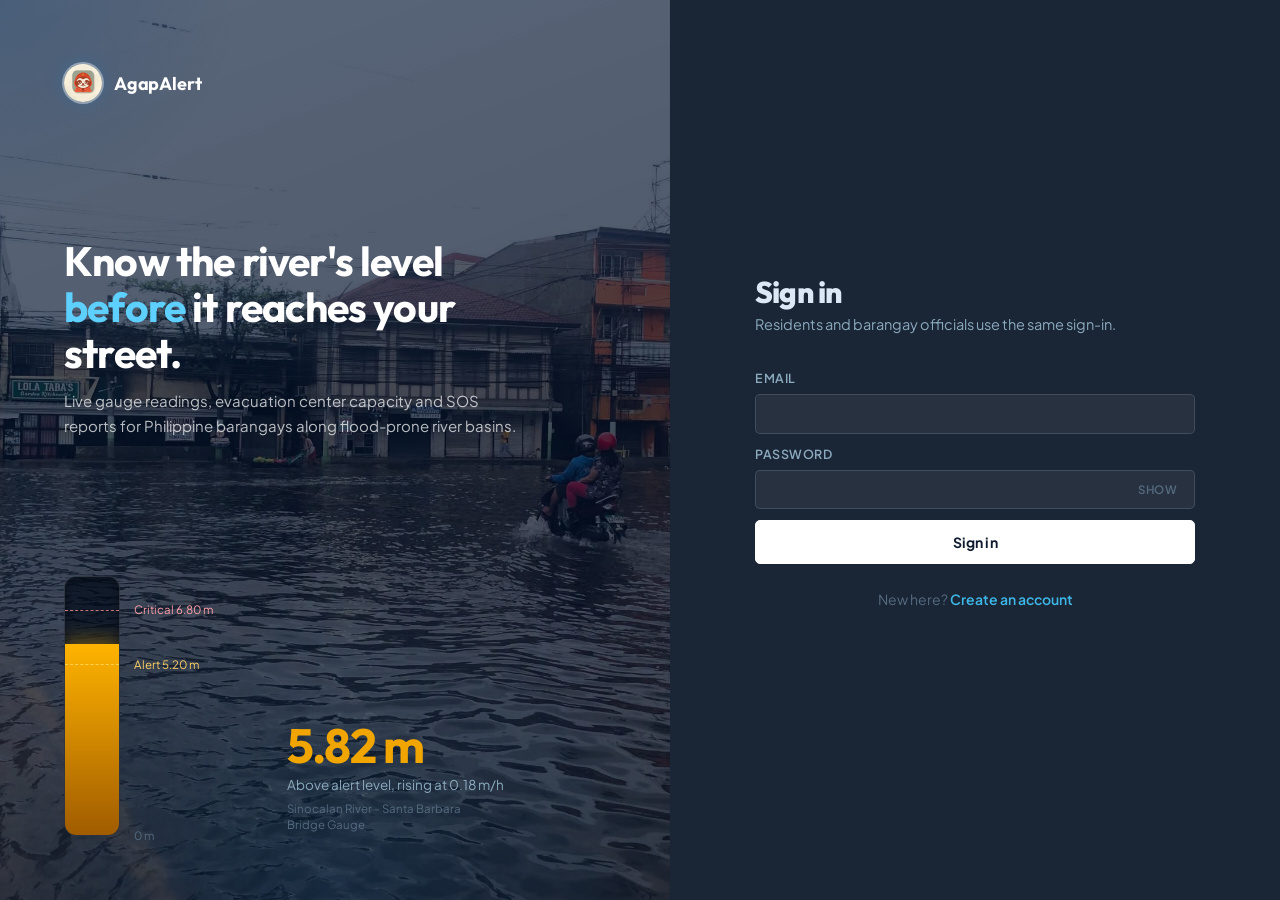
==== admin.html @ 56a62bcb "first commit" ====
<!DOCTYPE html>
<html lang="en" data-theme="dark">
<head>
  <meta charset="utf-8">
  <meta name="viewport" content="width=device-width, initial-scale=1">
  <title>Admin Panel | AgapAlert</title>
  <link rel="icon" href="assets/img/favicon.png">
  <link rel="preconnect" href="https://fonts.googleapis.com">
  <link rel="preconnect" href="https://fonts.gstatic.com" crossorigin>
  <link href="https://fonts.googleapis.com/css2?family=IBM+Plex+Sans:wght@400;500;600;700&family=IBM+Plex+Mono:wght@500;600&display=swap" rel="stylesheet">
  <link rel="stylesheet" href="assets/css/dashboard.css">
  <link rel="stylesheet" href="assets/css/admin.css">
  <script>
    (function(){
      var t = localStorage.getItem('agapalert_theme');
      if (t) document.documentElement.setAttribute('data-theme', t);
    })();
  </script>
</head>
<body>

<div class="admin-wrap">

  <header class="admin-bar">
    <div class="brand">
      <img src="assets/img/logo.png" alt="">
      AgapAlert <span style="font-weight:400;color:var(--mute);margin-left:0.4rem">/ Admin</span>
    </div>
    <div class="admin-bar-right">
      <span id="admin-name" class="bar-name"></span>

      <button id="theme-btn" class="admin-bar-btn" aria-label="Toggle light/dark mode">
        <svg id="theme-icon" width="15" height="15" viewBox="0 0 24 24" fill="none" stroke="currentColor" stroke-width="2" stroke-linecap="round" stroke-linejoin="round">
          <path d="M21 12.79A9 9 0 1 1 11.21 3 7 7 0 0 0 21 12.79z"/>
        </svg>
      </button>

      <div style="position:relative">
        <button id="settings-btn" class="admin-bar-btn" aria-label="Settings" aria-expanded="false" aria-haspopup="true">
          <svg width="15" height="15" viewBox="0 0 24 24" fill="none" stroke="currentColor" stroke-width="2" stroke-linecap="round" stroke-linejoin="round">
            <circle cx="12" cy="12" r="3"/>
            <path d="M19.4 15a1.65 1.65 0 0 0 .33 1.82l.06.06a2 2 0 0 1-2.83 2.83l-.06-.06a1.65 1.65 0 0 0-1.82-.33 1.65 1.65 0 0 0-1 1.51V21a2 2 0 0 1-4 0v-.09A1.65 1.65 0 0 0 9 19.4a1.65 1.65 0 0 0-1.82.33l-.06.06a2 2 0 0 1-2.83-2.83l.06-.06A1.65 1.65 0 0 0 4.68 15a1.65 1.65 0 0 0-1.51-1H3a2 2 0 0 1 0-4h.09A1.65 1.65 0 0 0 4.6 9a1.65 1.65 0 0 0-.33-1.82l-.06-.06a2 2 0 0 1 2.83-2.83l.06.06A1.65 1.65 0 0 0 9 4.68a1.65 1.65 0 0 0 1-1.51V3a2 2 0 0 1 4 0v.09a1.65 1.65 0 0 0 1 1.51 1.65 1.65 0 0 0 1.82-.33l.06-.06a2 2 0 0 1 2.83 2.83l-.06.06A1.65 1.65 0 0 0 19.4 9a1.65 1.65 0 0 0 1.51 1H21a2 2 0 0 1 0 4h-.09a1.65 1.65 0 0 0-1.51 1z"/>
          </svg>
        </button>
        <div id="settings-dropdown" style="display:none;position:absolute;top:calc(100% + 8px);right:0;min-width:155px;background:var(--s1);border:1px solid var(--line2);border-radius:var(--r-s);overflow:hidden;box-shadow:var(--sh-md);z-index:200">
          <a href="profile.html" class="admin-dropdown-item">
            <svg width="14" height="14" viewBox="0 0 24 24" fill="none" stroke="currentColor" stroke-width="2" stroke-linecap="round" stroke-linejoin="round"><path d="M20 21v-2a4 4 0 0 0-4-4H8a4 4 0 0 0-4 4v2"/><circle cx="12" cy="7" r="4"/></svg>
            Profile
          </a>
          <a href="index.html" class="admin-dropdown-item">
            <svg width="14" height="14" viewBox="0 0 24 24" fill="none" stroke="currentColor" stroke-width="2" stroke-linecap="round" stroke-linejoin="round"><path d="M3 9l9-7 9 7v11a2 2 0 0 1-2 2H5a2 2 0 0 1-2-2z"/><polyline points="9 22 9 12 15 12 15 22"/></svg>
            Dashboard
          </a>
          <button id="signout-btn" class="admin-dropdown-item admin-dropdown-item-danger">
            <svg width="14" height="14" viewBox="0 0 24 24" fill="none" stroke="currentColor" stroke-width="2" stroke-linecap="round" stroke-linejoin="round"><path d="M9 21H5a2 2 0 0 1-2-2V5a2 2 0 0 1 2-2h4"/><polyline points="16 17 21 12 16 7"/><line x1="21" y1="12" x2="9" y2="12"/></svg>
            Sign out
          </button>
        </div>
      </div>
    </div>
  </header>

  <main class="admin-main">

    <a href="index.html" class="admin-back">
      <svg width="16" height="16" viewBox="0 0 24 24" fill="none" stroke="currentColor" stroke-width="2" stroke-linecap="round" stroke-linejoin="round"><polyline points="15 18 9 12 15 6"/></svg>
      Back to dashboard
    </a>

    <div>
      <h1 style="font-size:24px;margin:0 0 0.25rem;color:var(--ink);font-weight:700">Administrator panel</h1>
      <p style="color:var(--mute);margin:0;font-size:14px">Manage officials, invite codes and user accounts.</p>
    </div>

    <div class="admin-tabs" id="admin-tabs">
      <button class="admin-tab active" data-tab="pending">
        Pending requests <span class="tab-badge" id="tab-pending-count"></span>
      </button>
      <button class="admin-tab" data-tab="codes">Invite codes</button>
      <button class="admin-tab" data-tab="officials">Barangay officials</button>
    </div>

    <!-- Pending requests -->
    <div class="tab-panel" id="panel-pending">
      <div class="admin-section">
        <div class="admin-section-head">
          <div>
            <h2>Pending official requests</h2>
            <p>Accounts that used an invite code and are awaiting approval.</p>
          </div>
          <span class="badge badge-pending" id="pending-count">0 pending</span>
        </div>
        <div id="pending-list"></div>
      </div>
    </div>

    <!-- Invite codes -->
    <div class="tab-panel" id="panel-codes" style="display:none">
      <div class="admin-section">
        <div class="admin-section-head">
          <div>
            <h2>Invite codes</h2>
            <p>Each code is single-use. Share directly with the official via SMS or email.</p>
          </div>
        </div>
        <div class="gen-form">
          <div style="flex:1;min-width:180px">
            <label class="gen-label" for="gen-note">
              Note <span style="text-transform:none;font-weight:400;letter-spacing:0;font-size:11.5px;color:var(--dim)">(optional — e.g. name or barangay)</span>
            </label>
            <input class="gen-input" id="gen-note" type="text" placeholder="e.g. Juan dela Cruz, Brgy. Dalongue">
          </div>
          <button class="gen-btn" id="gen-btn">Generate code</button>
        </div>
        <table class="code-table">
          <thead>
            <tr>
              <th>Code</th><th>Note</th><th>Created</th><th>Status</th><th>Used by</th><th></th>
            </tr>
          </thead>
          <tbody id="code-tbody"></tbody>
        </table>
        <div id="code-empty" class="empty" style="display:none">No invite codes yet. Generate one above.</div>
      </div>
    </div>

    <!-- Barangay officials -->
    <div class="tab-panel" id="panel-officials" style="display:none">
      <div class="admin-section">
        <div class="admin-section-head">
          <div>
            <h2>Barangay officials</h2>
            <p>All accounts with approved official access.</p>
          </div>
          <span class="badge badge-active" id="officials-count">0 officials</span>
        </div>
        <div id="officials-list"></div>
      </div>
    </div>

  </main>
</div>

<div class="toast-bar" id="toast"></div>

<script src="assets/js/admin.js"></script>
</body>
</html>
---- assets/css/dashboard.css ----
/* =============================================================================
   AGAP Alert — Dashboard
   Themes: dark (default) / light ([data-theme="light"] or OS preference)
   Design: deep navy glass + electric cyan, strong data hierarchy
   ============================================================================= */

/* ── Design tokens ─────────────────────────────────────────────────────────── */
:root {
  box-sizing: border-box;
  padding-top:    env(safe-area-inset-top, 0px);
  padding-bottom: env(safe-area-inset-bottom, 0px);

  /* Dark theme (default) */
  --bg:    #050d1a;
  --bg2:   #071224;
  --s1:    #0c1929;
  --s2:    #0f2035;
  --line:  rgba(255,255,255,0.07);
  --line2: rgba(255,255,255,0.12);
  --ink:   #e8f0fb;
  --mute:  #7a92ab;
  --dim:   #4d657f;
  --ac:    #00d4ff;
  --acon:  #001f2e;
  --ok:    #00e5a0;
  --amb:   #ffb300;
  --rose:  #ff5b6b;
  --blu:   #4d8fff;
  --sos:   #e03030;

  /* Map colours */
  --land:  #0a1928;
  --water: #0d3a5c;
  --road:  #162840;
  --case:  #0e2236;
  --blk:   #0d2030;
  --lab:   #5a7a96;
  --ctr:   #132435;

  /* Shadows */
  --sh-sm:  0 1px 3px rgba(0,0,0,0.4), 0 1px 2px rgba(0,0,0,0.3);
  --sh-md:  0 4px 16px rgba(0,0,0,0.5), 0 2px 6px rgba(0,0,0,0.3);
  --sh-lg:  0 12px 40px rgba(0,0,0,0.6), 0 4px 12px rgba(0,0,0,0.4);
  --sh-ac:  0 4px 20px rgba(0,212,255,0.2);

  /* Radius */
  --r:   12px;
  --r-s:  8px;

  color-scheme: dark;
}

/* OS-level light preference */
@media (prefers-color-scheme: light) {
  :root:not([data-theme="dark"]) {
    --bg:    #f0f4f8;
    --bg2:   #e6ecf2;
    --s1:    #ffffff;
    --s2:    #eef2f7;
    --line:  rgba(0,0,0,0.08);
    --line2: rgba(0,0,0,0.14);
    --ink:   #0f1e2e;
    --mute:  #4d6478;
    --dim:   #7a92ab;
    --ac:    #006fa3;
    --acon:  #ffffff;
    --ok:    #00855e;
    --amb:   #8a5e00;
    --rose:  #c0001a;
    --blu:   #1a52cc;
    --sos:   #b50000;
    --land:  #dde6ee;
    --water: #a8cbdf;
    --road:  #f0f4f8;
    --case:  #c8d4df;
    --blk:   #d0dae3;
    --lab:   #5a7a96;
    --ctr:   #c0cdd8;
    --sh-sm: 0 1px 3px rgba(0,0,0,0.1), 0 1px 2px rgba(0,0,0,0.06);
    --sh-md: 0 4px 16px rgba(0,0,0,0.1), 0 2px 6px rgba(0,0,0,0.06);
    --sh-lg: 0 12px 40px rgba(0,0,0,0.12), 0 4px 12px rgba(0,0,0,0.08);
    --sh-ac: 0 4px 20px rgba(0,111,163,0.2);
    color-scheme: light;
  }
}

/* Explicit light theme attribute */
:root[data-theme="light"] {
  --bg:    #f0f4f8;
  --bg2:   #e6ecf2;
  --s1:    #ffffff;
  --s2:    #eef2f7;
  --line:  rgba(0,0,0,0.08);
  --line2: rgba(0,0,0,0.14);
  --ink:   #0f1e2e;
  --mute:  #4d6478;
  --dim:   #7a92ab;
  --ac:    #006fa3;
  --acon:  #ffffff;
  --ok:    #00855e;
  --amb:   #8a5e00;
  --rose:  #c0001a;
  --blu:   #1a52cc;
  --sos:   #b50000;
  --land:  #dde6ee;
  --water: #a8cbdf;
  --road:  #f0f4f8;
  --case:  #c8d4df;
  --blk:   #d0dae3;
  --lab:   #5a7a96;
  --ctr:   #c0cdd8;
  --sh-sm: 0 1px 3px rgba(0,0,0,0.1), 0 1px 2px rgba(0,0,0,0.06);
  --sh-md: 0 4px 16px rgba(0,0,0,0.1), 0 2px 6px rgba(0,0,0,0.06);
  --sh-lg: 0 12px 40px rgba(0,0,0,0.12), 0 4px 12px rgba(0,0,0,0.08);
  --sh-ac: 0 4px 20px rgba(0,111,163,0.2);
  color-scheme: light;
}

/* ── Reset & base ───────────────────────────────────────────────────────────── */
*, *::before, *::after { box-sizing: inherit; }

html {
  scroll-padding-top: calc(env(safe-area-inset-top, 0px) + 68px);
}

body {
  margin: 0;
  min-height: 100vh;
  background: var(--bg);
  color: var(--ink);
  font: 400 15px/1.55 "IBM Plex Sans", system-ui, sans-serif;
  -webkit-font-smoothing: antialiased;
  font-variant-numeric: tabular-nums;
}

/* Subtle ambient glow for dark mode */
:root:not([data-theme="light"]) body::before {
  content: '';
  position: fixed;
  inset: 0;
  background:
    radial-gradient(ellipse 70% 50% at 5% 15%, rgba(0,212,255,0.05) 0%, transparent 55%),
    radial-gradient(ellipse 50% 70% at 95% 85%, rgba(0,90,180,0.06) 0%, transparent 50%);
  pointer-events: none;
  z-index: 0;
}

body > * { position: relative; z-index: 1; }

/* Safe-area top padding fill */
body::after {
  content: "";
  position: fixed;
  inset: 0 0 auto;
  height: env(safe-area-inset-top, 0px);
  background: var(--bg);
  z-index: 30;
}

button {
  font: inherit;
  color: inherit;
  background: none;
  border: 0;
  cursor: pointer;
  padding: 0;
  text-align: left;
}

a { color: inherit; }
p, h1, h2, h3, h4 { margin: 0; }

:focus-visible {
  outline: 2px solid var(--ac);
  outline-offset: 3px;
  border-radius: 4px;
}

/* ── Utility ─────────────────────────────────────────────────────────────────── */
.skip {
  position: absolute;
  left: -999px;
  top: 8px;
  background: var(--ink);
  color: var(--bg);
  padding: 8px 14px;
  border-radius: 6px;
  z-index: 60;
  font-weight: 600;
}
.skip:focus { left: 8px; }

.mono {
  font-family: "IBM Plex Mono", ui-monospace, monospace;
  font-weight: 500;
}

.dim  { color: var(--dim); }
.mute { color: var(--mute); }

svg.i {
  width: 16px;
  height: 16px;
  fill: none;
  stroke: currentColor;
  stroke-width: 2;
  stroke-linecap: round;
  stroke-linejoin: round;
  flex: none;
}

/* ── Header ─────────────────────────────────────────────────────────────────── */
.hd {
  position: sticky;
  top: env(safe-area-inset-top, 0px);
  z-index: 20;
  background: rgba(5,13,26,0.85);
  border-bottom: 1px solid var(--line2);
  backdrop-filter: blur(16px) saturate(180%);
  -webkit-backdrop-filter: blur(16px) saturate(180%);
}

:root[data-theme="light"] .hd {
  background: rgba(240,244,248,0.9);
}

.hi {
  max-width: 1280px;
  margin: 0 auto;
  padding: 0 28px;
  display: flex;
  align-items: center;
  gap: 36px;
  min-height: 62px;
}

.brand {
  display: flex;
  align-items: center;
  gap: 10px;
  font-weight: 700;
  font-size: 17px;
  letter-spacing: -0.02em;
  white-space: nowrap;
  color: var(--ink);
}

.brand img {
  width: 32px;
  height: 32px;
  border-radius: 50%;
  box-shadow: 0 0 0 2px rgba(0,212,255,0.25);
}

/* Tab bar */
.tabs {
  display: flex;
  gap: 4px;
  flex: 1;
}

.tabs button {
  height: 62px;
  display: inline-flex;
  align-items: center;
  gap: 7px;
  color: var(--mute);
  font-weight: 500;
  font-size: 14px;
  border-bottom: 2px solid transparent;
  white-space: nowrap;
  margin-bottom: -1px;
  padding: 0 12px;
  border-radius: var(--r-s) var(--r-s) 0 0;
  transition: color 0.15s, background 0.15s;
}

.tabs button:hover {
  color: var(--ink);
  background: var(--line);
}

.tabs button[aria-current="page"] {
  color: var(--ac);
  border-bottom-color: var(--ac);
  font-weight: 600;
}

/* Incident count badge */
.n {
  font: 600 11px "IBM Plex Mono", monospace;
  background: var(--rose);
  color: #fff;
  border-radius: 4px;
  padding: 0 5px;
  line-height: 18px;
  letter-spacing: 0;
}

/* Header right cluster */
.hr {
  display: flex;
  align-items: center;
  gap: 8px;
  margin-left: auto;
}

/* Language toggle */
.lang {
  display: flex;
  border: 1px solid var(--line2);
  border-radius: var(--r-s);
  overflow: hidden;
  background: var(--s1);
}

.lang button {
  padding: 6px 10px;
  font-size: 12px;
  font-weight: 700;
  color: var(--mute);
  letter-spacing: 0.05em;
  transition: background 0.15s, color 0.15s;
}

.lang button[aria-pressed="true"] {
  background: var(--ink);
  color: var(--bg);
}

/* ── Buttons ─────────────────────────────────────────────────────────────────── */
.btn {
  min-height: 40px;
  border-radius: var(--r-s);
  background: var(--s2);
  color: var(--ink);
  font-weight: 600;
  font-size: 14px;
  display: inline-flex;
  align-items: center;
  justify-content: center;
  gap: 7px;
  padding: 0 16px;
  text-align: center;
  text-decoration: none;
  border: 1px solid var(--line2);
  transition: background 0.15s, border-color 0.15s, box-shadow 0.15s, transform 0.1s;
  cursor: pointer;
  white-space: nowrap;
}

.btn:hover {
  background: var(--s1);
  border-color: var(--mute);
}

.btn:active { transform: scale(0.97); }

/* Primary / accent variant */
.btn.ac {
  background: var(--ac);
  border-color: var(--ac);
  color: var(--acon);
  font-weight: 700;
  box-shadow: var(--sh-ac);
}

.btn.ac:hover {
  filter: brightness(1.1);
  box-shadow: 0 6px 28px rgba(0,212,255,0.3);
}

.btn.w { width: 100%; min-height: 46px; font-size: 14.5px; }

.btn.s {
  min-height: 34px;
  padding: 0 12px;
  font-size: 13px;
}

.btn.o {
  background: transparent;
  border-color: var(--line2);
  color: var(--mute);
}

.btn.o:hover {
  border-color: var(--ink);
  color: var(--ink);
}

.btn.sos {
  background: var(--sos);
  border-color: var(--sos);
  color: #fff;
  min-height: 38px;
  font-weight: 700;
  letter-spacing: 0.02em;
  box-shadow: 0 0 0 0 rgba(224,48,48,0);
  animation: sos-pulse 2.5s ease-in-out infinite;
}

.btn.sos:hover {
  background: #f04040;
  border-color: #f04040;
  box-shadow: 0 4px 20px rgba(224,48,48,0.4);
  animation: none;
}

@keyframes sos-pulse {
  0%, 100% { box-shadow: 0 0 0 0 rgba(224,48,48,0.5); }
  60%       { box-shadow: 0 0 0 8px rgba(224,48,48,0); }
}

.btn[disabled] { opacity: 0.4; cursor: not-allowed; }

.lk {
  color: var(--ac);
  font-weight: 600;
  display: inline-flex;
  gap: 6px;
  align-items: center;
  padding: 6px 0;
  font-size: 14px;
  transition: color 0.15s;
}
.lk:hover { color: #33ddff; }

/* ── User chip ───────────────────────────────────────────────────────────────── */
.user-chip {
  display: flex;
  align-items: center;
  gap: 8px;
  font-size: 13.5px;
}

.user-chip .name {
  font-weight: 600;
  color: var(--ink);
  overflow: hidden;
  text-overflow: ellipsis;
  white-space: nowrap;
  text-decoration: none;
  transition: color 0.15s;
}

.user-chip .name:hover { color: var(--ac); }

.user-chip .role { display: none; }

/* ── Settings menu ───────────────────────────────────────────────────────────── */
.settings-menu {
  position: relative;
}

.settings-btn {
  display: flex;
  align-items: center;
  justify-content: center;
  width: 30px;
  height: 30px;
  border-radius: 50%;
  border: 1px solid var(--line2);
  background: var(--s2);
  color: var(--mute);
  cursor: pointer;
  transition: color 0.15s, background 0.15s, border-color 0.15s;
  flex-shrink: 0;
}

.settings-btn:hover {
  color: var(--ink);
  background: var(--s1);
  border-color: var(--ac);
}

.settings-dropdown {
  position: absolute;
  top: calc(100% + 8px);
  right: 0;
  min-width: 160px;
  background: var(--s1);
  border: 1px solid var(--line2);
  border-radius: var(--r-s);
  box-shadow: var(--sh-md);
  overflow: hidden;
  opacity: 0;
  pointer-events: none;
  transform: translateY(-6px);
  transition: opacity 0.15s, transform 0.15s;
  z-index: 100;
}

.settings-dropdown.open {
  opacity: 1;
  pointer-events: auto;
  transform: translateY(0);
}

.settings-item {
  display: flex;
  align-items: center;
  gap: 0.6rem;
  width: 100%;
  padding: 0.6rem 0.9rem;
  font-size: 13.5px;
  font-weight: 500;
  color: var(--ink);
  background: none;
  border: none;
  text-decoration: none;
  cursor: pointer;
  transition: background 0.12s, color 0.12s;
  text-align: left;
  font-family: inherit;
}

.settings-item:hover {
  background: var(--s2);
  color: var(--ac);
}

.settings-item + .settings-item {
  border-top: 1px solid var(--line);
}

.settings-item-danger { color: var(--mute); }
.settings-item-danger:hover { color: var(--rose); background: rgba(192,0,26,0.06); }

/* ── Theme toggle ────────────────────────────────────────────────────────────── */
.theme-btn {
  width: 38px;
  height: 38px;
  border-radius: var(--r-s);
  border: 1px solid var(--line2);
  display: grid;
  place-items: center;
  color: var(--mute);
  flex: none;
  background: var(--s1);
  transition: color 0.15s, border-color 0.15s, background 0.15s;
}

.theme-btn:hover {
  color: var(--ac);
  border-color: var(--ac);
  background: rgba(0,212,255,0.06);
}

/* ── Offline bar ─────────────────────────────────────────────────────────────── */
.net {
  background: rgba(255,179,0,0.06);
  border-bottom: 1px solid rgba(255,179,0,0.2);
  font-size: 14px;
}

.net div {
  max-width: 1280px;
  margin: 0 auto;
  padding: 10px 28px;
  display: flex;
  gap: 8px 18px;
  align-items: center;
  flex-wrap: wrap;
  color: #ffd066;
}

.net b    { font-weight: 700; }
.net .btn { margin-left: auto; }

/* ── Alert band ──────────────────────────────────────────────────────────────── */
.band {
  --b: #003d22;
  --o: #a0ffcc;
  background: var(--b);
  color: var(--o);
  border-bottom: 1px solid rgba(255,255,255,0.06);
}

.band[data-l="1"] { --b: #2a1e00; --o: #ffd066; }
.band[data-l="2"] { --b: #2a0e00; --o: #ffb088; }
.band[data-l="3"] {
  --b: #1e0000;
  --o: #ffaaaa;
  animation: band-critical 3s ease-in-out infinite alternate;
}

@keyframes band-critical {
  from { background: #1e0000; }
  to   { background: #2e0505; }
}

.bi {
  max-width: 1280px;
  margin: 0 auto;
  padding: 14px 28px;
  display: flex;
  align-items: center;
  gap: 8px 20px;
  flex-wrap: wrap;
}

.bi img {
  width: 40px;
  height: 40px;
  border-radius: 50%;
  border: 2px solid rgba(255,255,255,0.4);
  opacity: 0.9;
}

.band .k {
  font-size: 11px;
  font-weight: 700;
  opacity: 0.7;
  text-transform: uppercase;
  letter-spacing: 0.08em;
}

.band h2 {
  font-size: 22px;
  font-weight: 700;
  letter-spacing: -0.02em;
  line-height: 1.2;
  color: var(--o);
  font-family: "IBM Plex Sans", system-ui, sans-serif;
  margin: 0;
}

.band .by {
  font-size: 12.5px;
  opacity: 0.7;
  margin-left: auto;
}

/* ── Page shell ──────────────────────────────────────────────────────────────── */
.pg {
  max-width: 1280px;
  margin: 0 auto;
  padding: 32px 28px 80px;
}

.ph {
  display: flex;
  justify-content: space-between;
  align-items: flex-end;
  gap: 16px 32px;
  flex-wrap: wrap;
  margin-bottom: 28px;
}

.ph h1 {
  font-size: 28px;
  font-weight: 700;
  letter-spacing: -0.025em;
  line-height: 1.1;
  color: var(--ink);
  font-family: "IBM Plex Sans", system-ui, sans-serif;
}

.ph p {
  color: var(--mute);
  margin-top: 3px;
  font-size: 14px;
}

.facts {
  display: flex;
  gap: 8px;
  flex-wrap: wrap;
}

.facts div {
  font-size: 12.5px;
  color: var(--mute);
  background: var(--s1);
  border: 1px solid var(--line2);
  border-radius: var(--r-s);
  padding: 8px 14px;
  min-width: 90px;
}

.facts b {
  display: block;
  font-size: 20px;
  color: var(--ink);
  font-family: "IBM Plex Mono", monospace;
  font-weight: 600;
  letter-spacing: -0.02em;
  margin-bottom: 1px;
}

.old { opacity: 0.5; }

.cols {
  display: grid;
  grid-template-columns: minmax(0, 1fr) 360px;
  gap: 0 36px;
  align-items: start;
}

.sec {
  padding: 24px 0;
  border-top: 1px solid var(--line);
}

.sec:first-child {
  border-top: 0;
  padding-top: 0;
}

.lb {
  font-size: 11.5px;
  color: var(--dim);
  margin-bottom: 10px;
  text-transform: uppercase;
  letter-spacing: 0.07em;
  font-weight: 600;
}

/* ── Decision card ───────────────────────────────────────────────────────────── */
.go {
  border-left: 3px solid var(--ok);
  padding: 4px 0 4px 18px;
  position: relative;
}

.go[data-l="1"] { border-color: var(--amb); }
.go[data-l="2"] { border-color: #ff7a40; }
.go[data-l="3"] { border-color: var(--rose); }

.go h3 {
  font-size: 19px;
  font-weight: 700;
  letter-spacing: -0.02em;
  line-height: 1.3;
  margin: 4px 0 5px;
  color: var(--ink);
  font-family: "IBM Plex Sans", system-ui, sans-serif;
}

.go .btn {
  margin-top: 16px;
  width: 100%;
  min-height: 44px;
  font-size: 14.5px;
}

/* Capacity bar */
.bar {
  height: 5px;
  background: var(--s2);
  border-radius: 100px;
  overflow: hidden;
  margin: 12px 0 6px;
}

.bar i {
  display: block;
  height: 100%;
  border-radius: 100px;
  transition: width 0.6s ease;
}

/* ── Map ─────────────────────────────────────────────────────────────────────── */
.map {
  position: relative;
  border-radius: var(--r);
  overflow: hidden;
  background: var(--land);
  height: clamp(380px, 62vh, 580px);
  border: 1px solid var(--line2);
  box-shadow: var(--sh-md);
}

.map svg.m { width: 100%; height: 100%; display: block; }
.pin { cursor: pointer; }

.tag {
  position: absolute;
  left: 12px;
  top: 12px;
  font-size: 11.5px;
  background: var(--s1);
  color: var(--mute);
  border-radius: 6px;
  padding: 4px 10px;
  border: 1px solid var(--line2);
  box-shadow: var(--sh-sm);
  letter-spacing: 0.02em;
}

.lyr {
  position: absolute;
  right: 12px;
  top: 12px;
  display: flex;
  gap: 6px;
  flex-wrap: wrap;
  justify-content: flex-end;
  max-width: 60%;
}

.lyr button {
  font-size: 12px;
  background: var(--s1);
  color: var(--mute);
  border: 1px solid var(--line2);
  border-radius: 6px;
  padding: 4px 10px;
  display: inline-flex;
  gap: 6px;
  align-items: center;
  box-shadow: var(--sh-sm);
  transition: color 0.15s, border-color 0.15s;
}

.lyr button[aria-pressed="true"] {
  color: var(--ink);
  border-color: var(--line2);
  font-weight: 600;
}

.lyr i { width: 9px; height: 9px; display: inline-block; border-radius: 2px; }

.zm {
  position: absolute;
  right: 12px;
  bottom: 12px;
  display: flex;
  flex-direction: column;
  border: 1px solid var(--line2);
  border-radius: 10px;
  overflow: hidden;
  background: var(--s1);
  box-shadow: var(--sh-md);
}

.zm button {
  width: 40px;
  height: 40px;
  display: grid;
  place-items: center;
  border-top: 1px solid var(--line);
  color: var(--mute);
  transition: background 0.15s, color 0.15s;
}

.zm button:first-child { border-top: 0; }
.zm button:hover { background: var(--s2); color: var(--ink); }

.scale {
  position: absolute;
  right: 62px;
  bottom: 16px;
  font-size: 11px;
  color: var(--mute);
  display: flex;
  flex-direction: column;
  align-items: flex-end;
  gap: 3px;
}

.scale i {
  display: block;
  height: 5px;
  border: 1.5px solid var(--mute);
  border-top: 0;
  opacity: 0.7;
}

.call {
  position: absolute;
  left: 12px;
  bottom: 12px;
  width: min(340px, calc(100% - 70px));
  background: var(--s1);
  border: 1px solid var(--line2);
  border-radius: var(--r);
  padding: 14px 16px;
  box-shadow: var(--sh-lg);
}

.call b {
  display: block;
  font-size: 15px;
  font-weight: 700;
  line-height: 1.3;
  color: var(--ink);
}

.call .r { display: flex; gap: 8px; margin-top: 12px; }

/* ── Hydrograph ──────────────────────────────────────────────────────────────── */
.read {
  font: 600 50px/1 "IBM Plex Mono", monospace;
  letter-spacing: -0.04em;
  color: var(--ink);
}

.read small {
  font-size: 22px;
  color: var(--mute);
  margin-left: 4px;
  letter-spacing: 0;
  font-weight: 400;
}

.hy {
  display: block;
  width: 100%;
  height: auto;
  margin-top: 12px;
  touch-action: pan-y;
  cursor: crosshair;
  border-radius: var(--r-s);
}

.hv {
  font-size: 12.5px;
  color: var(--mute);
  min-height: 20px;
  margin-top: 8px;
  font-family: "IBM Plex Mono", monospace;
}

.ax {
  display: flex;
  justify-content: space-between;
  font-size: 11.5px;
  color: var(--dim);
  margin-top: 4px;
}

/* ── To-do list ──────────────────────────────────────────────────────────────── */
.todo {
  margin: 0;
  padding: 0;
  list-style: none;
  counter-reset: s;
  display: flex;
  flex-direction: column;
  gap: 2px;
}

.todo li {
  counter-increment: s;
  display: grid;
  grid-template-columns: 28px 1fr;
  gap: 4px;
  padding: 10px 0;
  border-bottom: 1px solid var(--line);
  line-height: 1.5;
}

.todo li:last-child { border-bottom: 0; }

.todo li::before {
  content: counter(s);
  font: 700 13px "IBM Plex Mono", monospace;
  color: var(--ac);
  opacity: 0.7;
  padding-top: 1px;
}

/* ── Row & status dot ────────────────────────────────────────────────────────── */
.rw {
  display: flex;
  justify-content: space-between;
  gap: 12px;
  padding: 10px 0;
  border-top: 1px solid var(--line);
  font-size: 13.5px;
}

.rw:first-of-type { border-top: 0; }

.dot {
  display: inline-flex;
  align-items: center;
  gap: 6px;
  font-size: 12.5px;
  font-weight: 600;
  color: var(--c);
  white-space: nowrap;
}

.dot::before {
  content: "";
  width: 7px;
  height: 7px;
  border-radius: 50%;
  background: currentColor;
  flex: none;
}

/* ── Ledger lists ────────────────────────────────────────────────────────────── */
.led .r {
  display: grid;
  gap: 6px 20px;
  align-items: center;
  padding: 18px 0;
  border-top: 1px solid var(--line);
}

.led .r:first-child { border-top: 0; padding-top: 4px; }

.sh { grid-template-columns: minmax(0, 1fr) 84px 210px auto; }
.in { grid-template-columns: 70px minmax(0, 1fr) 130px auto; }

.r b.t {
  font-size: 15.5px;
  font-weight: 700;
  display: block;
  line-height: 1.35;
  color: var(--ink);
}

.fold {
  display: grid;
  grid-template-rows: 0fr;
  transition: grid-template-rows 0.28s cubic-bezier(0.4,0,0.2,1);
  grid-column: 1 / -1;
}

.fold.on  { grid-template-rows: 1fr; }
.fold > div { overflow: hidden; }

.fold p {
  padding-top: 10px;
  color: var(--mute);
  max-width: 68ch;
  font-size: 14px;
  line-height: 1.6;
}

.ops {
  display: flex;
  gap: 8px;
  justify-content: flex-end;
  flex-wrap: wrap;
}

.tel {
  font: 600 24px/1.2 "IBM Plex Mono", monospace;
  text-decoration: none;
  color: var(--ink);
  letter-spacing: -0.025em;
  transition: color 0.15s;
}

.tel:hover { color: var(--ac); }

.hl .r { grid-template-columns: minmax(0, 1fr) auto; }

.tg {
  display: inline-flex;
  gap: 4px;
  align-items: center;
  font-size: 12px;
  color: var(--mute);
  background: var(--s2);
  border: 1px solid var(--line2);
  border-radius: 4px;
  padding: 2px 8px;
}

/* ── Chip selectors ──────────────────────────────────────────────────────────── */
.chips { display: flex; flex-wrap: wrap; gap: 6px; }

.chp {
  border: 1px solid var(--line2);
  border-radius: 6px;
  padding: 5px 13px;
  font-size: 13.5px;
  color: var(--mute);
  background: var(--s1);
  transition: background 0.15s, border-color 0.15s, color 0.15s;
  cursor: pointer;
}

.chp:hover {
  border-color: var(--mute);
  color: var(--ink);
}

.chp[aria-pressed="true"] {
  background: var(--ink);
  color: var(--bg);
  border-color: var(--ink);
  font-weight: 600;
}

/* ── Dialog / modal ──────────────────────────────────────────────────────────── */
.shade {
  position: fixed;
  inset: 0;
  background: rgba(0,5,15,0.75);
  display: none;
  align-items: center;
  justify-content: center;
  z-index: 40;
  padding: 20px;
  backdrop-filter: blur(4px);
  -webkit-backdrop-filter: blur(4px);
}

.shade.on { display: flex; }

.dlg {
  background: var(--s1);
  border: 1px solid var(--line2);
  border-radius: var(--r);
  padding: 24px;
  width: min(440px, 100%);
  max-height: calc(100dvh - 40px);
  overflow: auto;
  display: flex;
  flex-direction: column;
  align-items: center;
  gap: 14px;
  box-shadow: var(--sh-lg);
  animation: dlg-in 0.2s ease;
}

@keyframes dlg-in {
  from { opacity: 0; transform: scale(0.96) translateY(8px); }
  to   { opacity: 1; transform: none; }
}

.dlg header {
  display: flex;
  justify-content: space-between;
  align-items: center;
  width: 100%;
}

.dlg h3 {
  font-size: 20px;
  font-weight: 700;
  letter-spacing: -0.02em;
  color: var(--ink);
  font-family: "IBM Plex Sans", system-ui, sans-serif;
}

/* SOS hold ring */
.hb { position: relative; width: 148px; height: 148px; }

.hb svg {
  position: absolute;
  inset: 0;
  width: 100%;
  height: 100%;
  transform: rotate(-90deg);
}

.hb circle    { fill: none; stroke-width: 7; }
.hb .tr       { stroke: var(--s2); }
#ring         { stroke: var(--sos); stroke-linecap: round; }

#hold {
  position: absolute;
  inset: 14px;
  border-radius: 50%;
  background: linear-gradient(145deg, #e84040, #b02020);
  color: #fff;
  font-weight: 800;
  font-size: 18px;
  text-align: center;
  touch-action: none;
  user-select: none;
  -webkit-user-select: none;
  display: grid;
  place-items: center;
  box-shadow: 0 4px 20px rgba(224,48,48,0.4);
  letter-spacing: 0.02em;
}

/* Stepper */
.stp { display: flex; align-items: center; gap: 16px; }

.stp button {
  width: 44px;
  height: 44px;
  border-radius: 10px;
  border: 1px solid var(--line2);
  font-size: 22px;
  text-align: center;
  background: var(--s2);
  color: var(--ink);
  display: grid;
  place-items: center;
  transition: background 0.15s;
}

.stp button:hover { background: var(--s1); }

.stp output {
  min-width: 96px;
  text-align: center;
  font-weight: 700;
  font-size: 16px;
}

/* Form inputs */
.fi {
  width: 100%;
  min-height: 46px;
  border-radius: var(--r-s);
  border: 1px solid var(--line2);
  background: var(--bg);
  color: var(--ink);
  padding: 10px 14px;
  font: 400 15px "IBM Plex Sans", system-ui, sans-serif;
  transition: border-color 0.2s, box-shadow 0.2s;
}

.fi:focus {
  outline: none;
  border-color: var(--ac);
  box-shadow: 0 0 0 3px rgba(0,212,255,0.1);
}

textarea.fi { min-height: 88px; resize: vertical; }

/* Status timeline */
.tl { list-style: none; margin: 4px 0; padding: 0; width: 100%; }

.tl li {
  display: flex;
  gap: 12px;
  align-items: center;
  padding: 8px 0;
  color: var(--dim);
  font-size: 14px;
  transition: color 0.3s;
}

.tl li::before {
  content: "";
  width: 14px;
  height: 14px;
  border-radius: 50%;
  border: 2px solid var(--line2);
  flex: none;
  transition: background 0.3s, border-color 0.3s;
}

.tl li.d2 { color: var(--ink); }

.tl li.d2::before {
  background: var(--ok);
  border-color: var(--ok);
  box-shadow: 0 0 8px rgba(0,229,160,0.4);
}

.ul {
  color: var(--mute);
  text-decoration: underline;
  text-underline-offset: 3px;
  font-size: 13.5px;
  padding: 8px;
  text-align: center;
  cursor: pointer;
  transition: color 0.15s;
}

.ul:hover { color: var(--rose); }

/* ── Toast notification ──────────────────────────────────────────────────────── */
.toast {
  position: fixed;
  left: 24px;
  bottom: 28px;
  background: var(--ink);
  color: var(--bg);
  padding: 12px 18px;
  border-radius: 10px;
  font-size: 14px;
  font-weight: 500;
  opacity: 0;
  pointer-events: none;
  transition: opacity 0.2s, transform 0.2s;
  transform: translateY(8px);
  z-index: 50;
  max-width: calc(100% - 48px);
  box-shadow: var(--sh-lg);
}

.toast.on {
  opacity: 1;
  transform: none;
}

/* ── Mobile bottom nav ───────────────────────────────────────────────────────── */
#bn { display: none; }

/* ── Responsive breakpoints ──────────────────────────────────────────────────── */
@media (max-width: 999px) {
  .cols { grid-template-columns: 1fr; gap: 28px; }
}

@media (max-width: 899px) {
  body {
    padding-bottom: calc(76px + env(safe-area-inset-bottom, 0px));
  }

  .pg, .net div, .bi {
    padding-left: 16px;
    padding-right: 16px;
  }
  .pg { padding-top: 20px; }

  .hi { padding: 0 16px; gap: 10px; min-height: 56px; }
  .hd .tabs, .hd .btn.sos { display: none; }

  .band h2 { font-size: 18px; }
  .band .by { margin-left: 0; width: 100%; }

  .ph h1 { font-size: 24px; }

  .facts div { padding: 6px 10px; }
  .facts b { font-size: 17px; }

  .sh { grid-template-columns: 1fr 1fr; }
  .sh > :first-child,
  .sh > :last-child { grid-column: 1 / -1; }

  .in { grid-template-columns: 1fr auto; }
  .in > :nth-child(2) { grid-column: 1 / -1; order: 3; }

  .hl .r { grid-template-columns: 1fr; }

  .lyr { flex-wrap: wrap; justify-content: flex-end; max-width: 70%; }

  #bn {
    display: grid;
    grid-template-columns: 1fr 1fr auto 1fr 1fr;
    align-items: end;
    position: fixed;
    left: 0;
    right: 0;
    bottom: 0;
    z-index: 25;
    background: var(--bg);
    border-top: 1px solid var(--line2);
    padding: 6px 6px calc(8px + env(safe-area-inset-bottom, 0px));
    box-shadow: 0 -4px 20px rgba(0,0,0,0.3);
  }

  #bn button {
    display: flex;
    flex-direction: column;
    align-items: center;
    gap: 4px;
    font-size: 11.5px;
    color: var(--mute);
    min-height: 52px;
    justify-content: center;
    text-align: center;
    position: relative;
    border-radius: 8px;
    transition: color 0.15s;
  }

  #bn button[aria-current="page"] {
    color: var(--ac);
    font-weight: 600;
  }

  #bn button[aria-current="page"]::after {
    content: "";
    position: absolute;
    top: -7px;
    left: 25%;
    right: 25%;
    height: 2px;
    background: var(--ac);
    border-radius: 0 0 2px 2px;
  }

  #bn .sb {
    width: 60px;
    height: 60px;
    border-radius: 50%;
    background: var(--sos);
    color: #fff;
    font-weight: 800;
    font-size: 14px;
    margin: -22px 6px 0;
    border: 3px solid var(--bg);
    min-height: 0;
    box-shadow: 0 4px 16px rgba(224,48,48,0.4);
    letter-spacing: 0.04em;
  }

  .user-chip .role,
  .user-chip .name { display: none; }

  .user-chip {
    padding: 5px;
    border-radius: 50%;
    width: 36px;
    height: 36px;
    justify-content: center;
  }

  .shade { align-items: flex-end; padding: 0; }

  .dlg {
    border-radius: 20px 20px 0 0;
    width: 100%;
    border-bottom: 0;
    padding-bottom: calc(24px + env(safe-area-inset-bottom, 0px));
    animation: dlg-up 0.25s ease;
  }

  @keyframes dlg-up {
    from { transform: translateY(40px); opacity: 0; }
    to   { transform: none; opacity: 1; }
  }

  .toast { left: 16px; bottom: 90px; }
}

@media (prefers-reduced-motion: reduce) {
  *, *::before, *::after {
    transition: none !important;
    animation: none !important;
  }
}
---- assets/css/admin.css ----
/* =============================================================================
   AgapAlert — Admin panel styles
   ============================================================================= */

.admin-wrap {
  min-height: 100vh;
  display: flex;
  flex-direction: column;
  font-family: "IBM Plex Sans", system-ui, sans-serif;
}

/* ── Top bar ─────────────────────────────────────────────────────────────────── */
.admin-bar {
  display: flex;
  align-items: center;
  justify-content: space-between;
  padding: 0.9rem 2rem;
  background: var(--s1);
  border-bottom: 1px solid var(--line2);
  position: sticky;
  top: 0;
  z-index: 10;
  backdrop-filter: blur(10px);
}

.admin-bar .brand {
  font: 700 17px "IBM Plex Sans", sans-serif;
  color: var(--ink);
  display: flex;
  align-items: center;
  gap: 0.6rem;
}

.admin-bar .brand img { width: 30px; height: 30px; border-radius: 50%; }

.admin-bar-right {
  display: flex;
  align-items: center;
  gap: 0.75rem;
  font-size: 13.5px;
  color: var(--mute);
}

.bar-name {
  font-weight: 600;
  color: var(--ink);
  font-size: 13.5px;
}

.admin-bar-btn {
  width: 32px;
  height: 32px;
  border-radius: 50%;
  border: 1px solid var(--line2);
  background: var(--s2);
  color: var(--mute);
  display: flex;
  align-items: center;
  justify-content: center;
  cursor: pointer;
  flex-shrink: 0;
  transition: color 0.15s, border-color 0.15s, background 0.15s;
}

.admin-bar-btn:hover {
  color: var(--ink);
  border-color: var(--ac);
  background: var(--s1);
}

/* ── Dropdown ────────────────────────────────────────────────────────────────── */
.admin-dropdown-item {
  display: flex;
  align-items: center;
  gap: 0.55rem;
  width: 100%;
  padding: 0.65rem 1rem;
  font: 500 13.5px "IBM Plex Sans", sans-serif;
  color: var(--ink);
  background: none;
  border: none;
  text-decoration: none;
  cursor: pointer;
  transition: background 0.12s, color 0.12s;
  text-align: left;
  box-sizing: border-box;
}

.admin-dropdown-item:hover { background: var(--s2); }
.admin-dropdown-item + .admin-dropdown-item { border-top: 1px solid var(--line); }
.admin-dropdown-item-danger { color: var(--mute); }
.admin-dropdown-item-danger:hover { color: var(--rose); background: rgba(192,0,26,0.05); }

/* ── Main ────────────────────────────────────────────────────────────────────── */
.admin-main {
  flex: 1;
  max-width: 960px;
  width: 100%;
  margin: 0 auto;
  padding: 2rem 1.5rem;
  display: flex;
  flex-direction: column;
  gap: 2rem;
}

.admin-back {
  display: inline-flex;
  align-items: center;
  gap: 0.4rem;
  font-size: 13.5px;
  color: var(--mute);
  text-decoration: none;
  transition: color 0.15s;
}
.admin-back:hover { color: var(--ac); }

/* ── Section cards ───────────────────────────────────────────────────────────── */
.admin-section {
  background: var(--s1);
  border: 1px solid var(--line2);
  border-radius: var(--r);
  overflow: hidden;
  box-shadow: var(--sh-sm);
}

.admin-section-head {
  padding: 1.1rem 1.4rem;
  border-bottom: 1px solid var(--line2);
  display: flex;
  align-items: center;
  justify-content: space-between;
  gap: 1rem;
}

.admin-section-head h2 { font-size: 15px; font-weight: 700; margin: 0; color: var(--ink); }
.admin-section-head p  { font-size: 13px; color: var(--mute); margin: 0.2rem 0 0; }

/* ── Tabs ────────────────────────────────────────────────────────────────────── */
.admin-tabs {
  display: flex;
  border-bottom: 1px solid var(--line2);
}

.admin-tab {
  padding: 0.65rem 1.25rem;
  font: 500 13.5px "IBM Plex Sans", sans-serif;
  color: var(--mute);
  background: none;
  border: none;
  border-bottom: 2px solid transparent;
  cursor: pointer;
  transition: color 0.15s, border-color 0.15s;
  display: flex;
  align-items: center;
  gap: 0.4rem;
  margin-bottom: -1px;
}

.admin-tab:hover { color: var(--ink); }
.admin-tab.active { color: var(--ac); border-bottom-color: var(--ac); font-weight: 600; }

.tab-badge {
  background: var(--rose);
  color: #fff;
  font-size: 11px;
  font-weight: 700;
  padding: 1px 6px;
  border-radius: 20px;
  display: none;
}
.tab-badge.on { display: inline; }

/* ── Badges ──────────────────────────────────────────────────────────────────── */
.badge {
  display: inline-flex;
  align-items: center;
  font-size: 12px;
  font-weight: 600;
  padding: 3px 9px;
  border-radius: 20px;
  white-space: nowrap;
}

.badge-unused  { background: rgba(0,212,255,0.12);  color: var(--ac);   }
.badge-used    { background: var(--s2);              color: var(--dim);  }
.badge-expired { background: rgba(192,0,26,0.1);    color: var(--rose); }
.badge-pending { background: rgba(255,179,0,0.12);  color: var(--amb);  }
.badge-active  { background: rgba(0,229,160,0.12);  color: var(--ok);   }

/* ── Code table ──────────────────────────────────────────────────────────────── */
.code-table { width: 100%; border-collapse: collapse; }

.code-table th {
  font-size: 11.5px;
  font-weight: 600;
  text-transform: uppercase;
  letter-spacing: 0.05em;
  color: var(--dim);
  padding: 0.7rem 1.4rem;
  text-align: left;
  border-bottom: 1px solid var(--line2);
}

.code-table td {
  padding: 0.8rem 1.4rem;
  font-size: 14px;
  color: var(--ink);
  border-bottom: 1px solid var(--line);
  vertical-align: middle;
}

.code-table tr:last-child td { border-bottom: 0; }
.code-table tr:hover td      { background: var(--s2); }

.code-mono {
  font-family: 'IBM Plex Mono', ui-monospace, monospace;
  font-size: 13px;
  color: var(--ac);
  background: rgba(0,212,255,0.08);
  padding: 3px 8px;
  border-radius: 5px;
  letter-spacing: 0.04em;
  cursor: pointer;
  border: none;
  transition: background 0.15s;
}
.code-mono:hover { background: rgba(0,212,255,0.16); }

/* ── Generate form ───────────────────────────────────────────────────────────── */
.gen-form {
  padding: 1.2rem 1.4rem;
  display: flex;
  gap: 0.75rem;
  align-items: flex-end;
  flex-wrap: wrap;
}

.gen-form .field { margin: 0; flex: 1; min-width: 180px; }

.gen-label {
  display: block;
  font-size: 12px;
  font-weight: 600;
  text-transform: uppercase;
  letter-spacing: 0.05em;
  color: var(--mute);
  margin-bottom: 0.35rem;
}

.gen-input {
  width: 100%;
  padding: 0.55rem 0.85rem;
  background: var(--bg);
  color: var(--ink);
  border: 1px solid var(--line2);
  border-radius: var(--r-s);
  font: 400 14px "IBM Plex Sans", sans-serif;
  box-sizing: border-box;
  transition: border-color 0.15s;
}
.gen-input:focus { outline: none; border-color: var(--ac); }

.gen-btn {
  display: inline-flex;
  align-items: center;
  justify-content: center;
  padding: 0.55rem 1.2rem;
  border-radius: var(--r-s);
  cursor: pointer;
  font: 700 14px "IBM Plex Sans", sans-serif;
  background: var(--ac);
  border: 1px solid var(--ac);
  color: var(--acon);
  white-space: nowrap;
  flex-shrink: 0;
  transition: opacity 0.15s;
}
.gen-btn:hover { opacity: 0.85; }

/* ── Pending approvals ───────────────────────────────────────────────────────── */
.approval-row {
  display: flex;
  align-items: center;
  gap: 1rem;
  padding: 0.9rem 1.4rem;
  border-bottom: 1px solid var(--line);
}
.approval-row:last-child { border-bottom: 0; }

.approval-info { flex: 1; min-width: 0; }

.approval-info strong {
  display: block;
  font-size: 14px;
  font-weight: 600;
  color: var(--ink);
  white-space: nowrap;
  overflow: hidden;
  text-overflow: ellipsis;
}

.approval-info span { font-size: 12.5px; color: var(--mute); }
.approval-actions   { display: flex; gap: 0.5rem; flex-shrink: 0; }

.btn-approve {
  display: inline-flex; align-items: center; justify-content: center;
  padding: 0.35rem 0.85rem; border-radius: var(--r-s); cursor: pointer;
  font: 600 13px "IBM Plex Sans", sans-serif;
  background: rgba(0,133,94,0.12); border: 1px solid rgba(0,133,94,0.3); color: var(--ok);
  transition: background 0.15s;
}
.btn-approve:hover { background: rgba(0,133,94,0.22); }

.btn-reject {
  display: inline-flex; align-items: center; justify-content: center;
  padding: 0.35rem 0.85rem; border-radius: var(--r-s); cursor: pointer;
  font: 600 13px "IBM Plex Sans", sans-serif;
  background: rgba(192,0,26,0.08); border: 1px solid rgba(192,0,26,0.28); color: var(--rose);
  transition: background 0.15s;
}
.btn-reject:hover { background: rgba(192,0,26,0.18); }

/* ── Officials list ──────────────────────────────────────────────────────────── */
.officials-row {
  display: flex;
  align-items: center;
  gap: 1rem;
  padding: 0.85rem 1.4rem;
  border-bottom: 1px solid var(--line);
}
.officials-row:last-child { border-bottom: 0; }

.officials-avatar {
  width: 36px;
  height: 36px;
  border-radius: 50%;
  background: linear-gradient(135deg, rgba(0,212,255,0.15), rgba(0,80,160,0.2));
  border: 1px solid var(--line2);
  display: flex;
  align-items: center;
  justify-content: center;
  font: 700 14px "IBM Plex Sans", sans-serif;
  color: var(--ac);
  flex-shrink: 0;
  overflow: hidden;
}
.officials-avatar img { width: 100%; height: 100%; object-fit: cover; border-radius: 50%; }

.officials-info { flex: 1; min-width: 0; }
.officials-info strong { display: block; font-size: 14px; font-weight: 600; color: var(--ink); }
.officials-info span   { font-size: 12.5px; color: var(--mute); }

.btn-revoke {
  display: inline-flex; align-items: center; justify-content: center;
  padding: 0.3rem 0.75rem; border-radius: var(--r-s); cursor: pointer;
  font: 600 12.5px "IBM Plex Sans", sans-serif;
  background: transparent; border: 1px solid rgba(192,0,26,0.3); color: var(--rose);
  transition: background 0.15s;
}
.btn-revoke:hover { background: rgba(192,0,26,0.08); }

/* ── Empty state ─────────────────────────────────────────────────────────────── */
.empty {
  padding: 2.5rem 1.4rem;
  text-align: center;
  color: var(--dim);
  font-size: 14px;
}

/* ── Toast ───────────────────────────────────────────────────────────────────── */
.toast-bar {
  position: fixed;
  bottom: 1.5rem;
  left: 50%;
  transform: translateX(-50%) translateY(20px);
  background: var(--ink);
  color: var(--bg);
  font-size: 13.5px;
  font-weight: 600;
  padding: 0.6rem 1.2rem;
  border-radius: 30px;
  opacity: 0;
  pointer-events: none;
  transition: opacity 0.2s, transform 0.2s;
  white-space: nowrap;
  z-index: 100;
}
.toast-bar.on { opacity: 1; transform: translateX(-50%) translateY(0); }
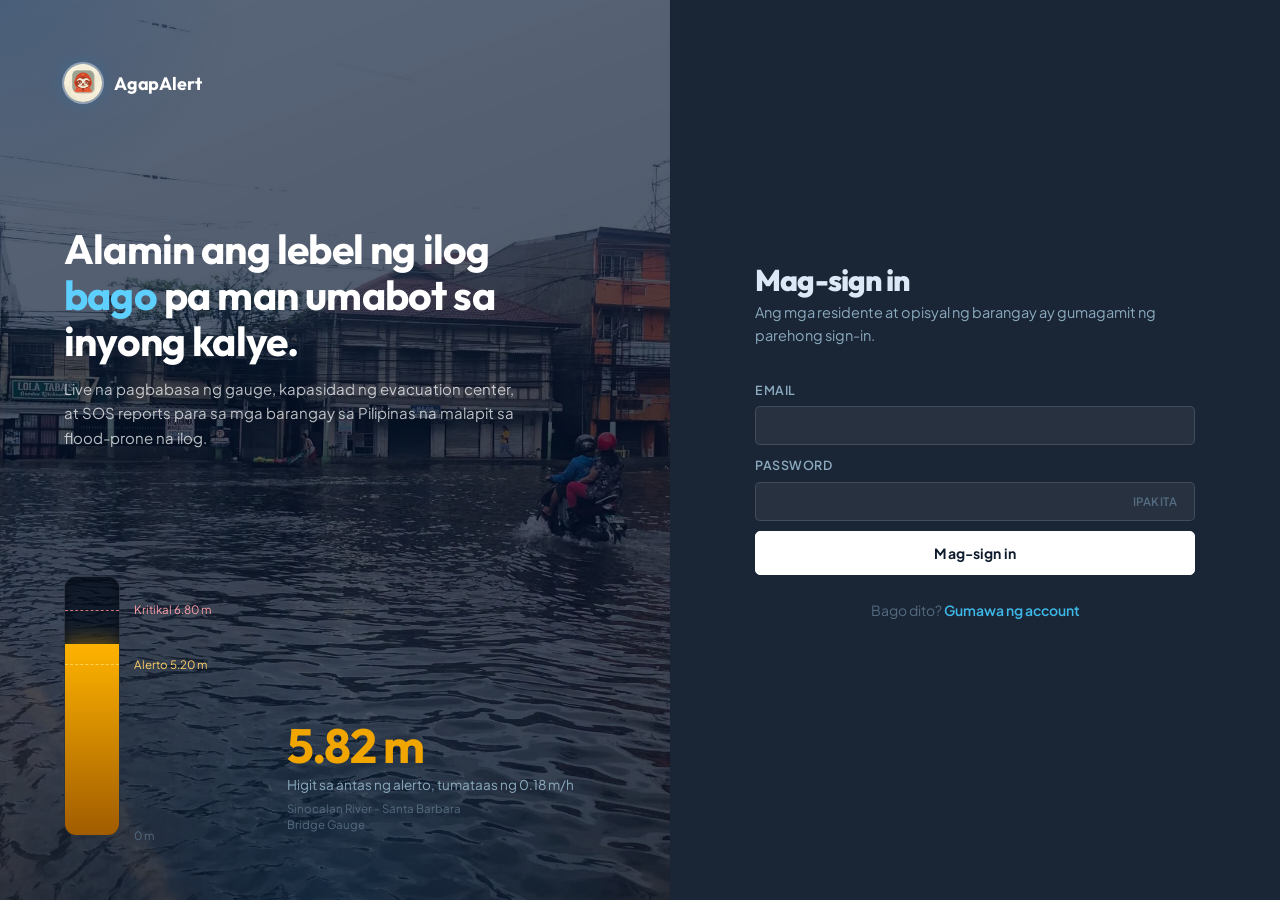
==== commit 4bb6bed3: "updates all" ====
--- a/admin.html
+++ b/admin.html
@@ -1,9 +1,9 @@
 <!DOCTYPE html>
-<html lang="en" data-theme="dark">
+<html lang="fil" data-theme="dark">
 <head>
   <meta charset="utf-8">
   <meta name="viewport" content="width=device-width, initial-scale=1">
-  <title>Admin Panel | AgapAlert</title>
+  <title>Panel ng Admin | AgapAlert</title>
   <link rel="icon" href="assets/img/favicon.png">
   <link rel="preconnect" href="https://fonts.googleapis.com">
   <link rel="preconnect" href="https://fonts.gstatic.com" crossorigin>
@@ -53,7 +53,7 @@
           </a>
           <button id="signout-btn" class="admin-dropdown-item admin-dropdown-item-danger">
             <svg width="14" height="14" viewBox="0 0 24 24" fill="none" stroke="currentColor" stroke-width="2" stroke-linecap="round" stroke-linejoin="round"><path d="M9 21H5a2 2 0 0 1-2-2V5a2 2 0 0 1 2-2h4"/><polyline points="16 17 21 12 16 7"/><line x1="21" y1="12" x2="9" y2="12"/></svg>
-            Sign out
+            Mag-sign out
           </button>
         </div>
       </div>
@@ -64,20 +64,22 @@
 
     <a href="index.html" class="admin-back">
       <svg width="16" height="16" viewBox="0 0 24 24" fill="none" stroke="currentColor" stroke-width="2" stroke-linecap="round" stroke-linejoin="round"><polyline points="15 18 9 12 15 6"/></svg>
-      Back to dashboard
+      Bumalik sa dashboard
     </a>
 
     <div>
-      <h1 style="font-size:24px;margin:0 0 0.25rem;color:var(--ink);font-weight:700">Administrator panel</h1>
-      <p style="color:var(--mute);margin:0;font-size:14px">Manage officials, invite codes and user accounts.</p>
+      <h1 style="font-size:24px;margin:0 0 0.25rem;color:var(--ink);font-weight:700">Panel ng Administrador</h1>
+      <p style="color:var(--mute);margin:0;font-size:14px">Pamahalaan ang mga opisyal, invite code, at mga account ng gumagamit.</p>
     </div>
 
     <div class="admin-tabs" id="admin-tabs">
       <button class="admin-tab active" data-tab="pending">
-        Pending requests <span class="tab-badge" id="tab-pending-count"></span>
+        Mga Kahilingan <span class="tab-badge" id="tab-pending-count"></span>
       </button>
-      <button class="admin-tab" data-tab="codes">Invite codes</button>
-      <button class="admin-tab" data-tab="officials">Barangay officials</button>
+      <button class="admin-tab" data-tab="flood">Antas ng Baha</button>
+      <button class="admin-tab" data-tab="shelters">Mga Likasan</button>
+      <button class="admin-tab" data-tab="codes">Mga Invite Code</button>
+      <button class="admin-tab" data-tab="officials">Mga Opisyal</button>
     </div>
 
     <!-- Pending requests -->
@@ -85,12 +87,72 @@
       <div class="admin-section">
         <div class="admin-section-head">
           <div>
-            <h2>Pending official requests</h2>
-            <p>Accounts that used an invite code and are awaiting approval.</p>
-          </div>
-          <span class="badge badge-pending" id="pending-count">0 pending</span>
+            <h2>Mga Kahilingan ng Opisyal</h2>
+            <p>Mga account na gumagamit ng invite code at naghihintay ng pag-apruba.</p>
+          </div>
+          <span class="badge badge-pending" id="pending-count">0 naghihintay</span>
         </div>
         <div id="pending-list"></div>
+      </div>
+    </div>
+
+    <!-- Flood level control -->
+    <div class="tab-panel" id="panel-flood" style="display:none">
+      <div class="admin-section">
+        <div class="admin-section-head">
+          <div>
+            <h2>Itakda ang Antas ng Baha</h2>
+            <p>Ang bagong antas ay agad na makikita sa dashboard ng lahat ng residente.</p>
+          </div>
+          <span class="badge" id="flood-current-badge">Kumukuha…</span>
+        </div>
+        <div class="gen-form" style="flex-direction:column;gap:1rem">
+          <div style="display:flex;gap:0.75rem;flex-wrap:wrap;width:100%">
+            <div style="flex:1;min-width:160px">
+              <label class="gen-label">Antas ng Alerto</label>
+              <select class="gen-input" id="flood-level">
+                <option value="0">0 — Normal</option>
+                <option value="1">1 — Bantay (Watch)</option>
+                <option value="2">2 — Babala (Warning)</option>
+                <option value="3">3 — Kritikal (Critical)</option>
+              </select>
+            </div>
+            <div style="flex:1;min-width:120px">
+              <label class="gen-label">Lebel ng Ilog (metro)</label>
+              <input class="gen-input" id="flood-river" type="number" step="0.01" min="0" placeholder="hal. 3.20">
+            </div>
+            <div style="flex:1;min-width:120px">
+              <label class="gen-label">Hangin (km/h)</label>
+              <input class="gen-input" id="flood-wind" type="number" step="0.1" min="0" placeholder="hal. 12">
+            </div>
+            <div style="flex:1;min-width:120px">
+              <label class="gen-label">Ulan (mm/h)</label>
+              <input class="gen-input" id="flood-rain" type="number" step="0.1" min="0" placeholder="hal. 0.5">
+            </div>
+          </div>
+          <div style="width:100%">
+            <label class="gen-label">Mga Tala (opsyonal)</label>
+            <input class="gen-input" id="flood-notes" type="text" placeholder="hal. Tumataas ang ilog mula kaninang umaga">
+          </div>
+          <button class="gen-btn" id="flood-btn" style="align-self:flex-start">I-update ang Antas</button>
+          <p style="font-size:12px;color:var(--dim);margin:0">
+            I-update ito kada oras o tuwing may pagbabago sa lebel ng ilog. Ang mga residente ay makakakita ng bagong antas sa loob ng 2 minuto.
+          </p>
+        </div>
+        <div id="flood-history" style="padding:0 1.4rem 1.4rem"></div>
+      </div>
+    </div>
+
+    <!-- Shelter occupancy -->
+    <div class="tab-panel" id="panel-shelters" style="display:none">
+      <div class="admin-section">
+        <div class="admin-section-head">
+          <div>
+            <h2>Occupancy ng mga Likasan</h2>
+            <p>I-update kung ilang tao na ang nasa bawat evacuation center.</p>
+          </div>
+        </div>
+        <div id="shelters-list"></div>
       </div>
     </div>
 
@@ -99,28 +161,28 @@
       <div class="admin-section">
         <div class="admin-section-head">
           <div>
-            <h2>Invite codes</h2>
-            <p>Each code is single-use. Share directly with the official via SMS or email.</p>
+            <h2>Mga Invite Code</h2>
+            <p>Isa-isang gamit ang bawat code. Ibahagi nang direkta sa opisyal sa pamamagitan ng SMS o email.</p>
           </div>
         </div>
         <div class="gen-form">
           <div style="flex:1;min-width:180px">
             <label class="gen-label" for="gen-note">
-              Note <span style="text-transform:none;font-weight:400;letter-spacing:0;font-size:11.5px;color:var(--dim)">(optional — e.g. name or barangay)</span>
+              Tala <span style="text-transform:none;font-weight:400;letter-spacing:0;font-size:11.5px;color:var(--dim)">(opsyonal — hal. pangalan o barangay)</span>
             </label>
-            <input class="gen-input" id="gen-note" type="text" placeholder="e.g. Juan dela Cruz, Brgy. Dalongue">
-          </div>
-          <button class="gen-btn" id="gen-btn">Generate code</button>
+            <input class="gen-input" id="gen-note" type="text" placeholder="hal. Juan dela Cruz, Brgy. Dalongue">
+          </div>
+          <button class="gen-btn" id="gen-btn">Gumawa ng Code</button>
         </div>
         <table class="code-table">
           <thead>
             <tr>
-              <th>Code</th><th>Note</th><th>Created</th><th>Status</th><th>Used by</th><th></th>
+              <th>Code</th><th>Tala</th><th>Ginawa</th><th>Status</th><th>Ginamit ni</th><th></th>
             </tr>
           </thead>
           <tbody id="code-tbody"></tbody>
         </table>
-        <div id="code-empty" class="empty" style="display:none">No invite codes yet. Generate one above.</div>
+        <div id="code-empty" class="empty" style="display:none">Wala pang invite code. Gumawa ng isa sa itaas.</div>
       </div>
     </div>
 
@@ -129,10 +191,10 @@
       <div class="admin-section">
         <div class="admin-section-head">
           <div>
-            <h2>Barangay officials</h2>
-            <p>All accounts with approved official access.</p>
-          </div>
-          <span class="badge badge-active" id="officials-count">0 officials</span>
+            <h2>Mga Opisyal ng Barangay</h2>
+            <p>Lahat ng account na may aprubadong opisyal na access.</p>
+          </div>
+          <span class="badge badge-active" id="officials-count">0 opisyal</span>
         </div>
         <div id="officials-list"></div>
       </div>
--- a/assets/css/dashboard.css
+++ b/assets/css/dashboard.css
@@ -683,6 +683,22 @@
   display: block;
   font-size: 20px;
   color: var(--ink);
+}
+
+/* Loading skeleton pulse for facts bar */
+.facts.loading b {
+  color: transparent;
+  background: linear-gradient(90deg, var(--s2) 25%, var(--line2) 50%, var(--s2) 75%);
+  background-size: 200% 100%;
+  animation: skeleton-pulse 1.4s ease infinite;
+  border-radius: 4px;
+}
+
+@keyframes skeleton-pulse {
+  0%   { background-position: 200% 0; }
+  100% { background-position: -200% 0; }
+}
+}
   font-family: "IBM Plex Mono", monospace;
   font-weight: 600;
   letter-spacing: -0.02em;
@@ -765,12 +781,23 @@
 .map {
   position: relative;
   border-radius: var(--r);
-  overflow: hidden;
+  overflow: visible;
   background: var(--land);
   height: clamp(380px, 62vh, 580px);
   border: 1px solid var(--line2);
   box-shadow: var(--sh-md);
 }
+
+#leaflet-map {
+  width: 100%;
+  height: 100%;
+  border-radius: var(--r);
+  z-index: 0;
+}
+
+/* Ensure Leaflet tiles and controls are not clipped */
+.leaflet-container { background: #1a2535; }
+.leaflet-tile-pane { z-index: 1; }
 
 .map svg.m { width: 100%; height: 100%; display: block; }
 .pin { cursor: pointer; }
--- a/assets/css/admin.css
+++ b/assets/css/admin.css
@@ -386,3 +386,14 @@
   z-index: 100;
 }
 .toast-bar.on { opacity: 1; transform: translateX(-50%) translateY(0); }
+
+/* ── Flood level select ──────────────────────────────────────────────────────── */
+.gen-input select,
+select.gen-input {
+  appearance: none;
+  background-image: url("data:image/svg+xml,%3Csvg xmlns='http://www.w3.org/2000/svg' width='12' height='12' viewBox='0 0 24 24' fill='none' stroke='%23888' stroke-width='2'%3E%3Cpath d='M6 9l6 6 6-6'/%3E%3C/svg%3E");
+  background-repeat: no-repeat;
+  background-position: right 0.75rem center;
+  padding-right: 2rem;
+  cursor: pointer;
+}
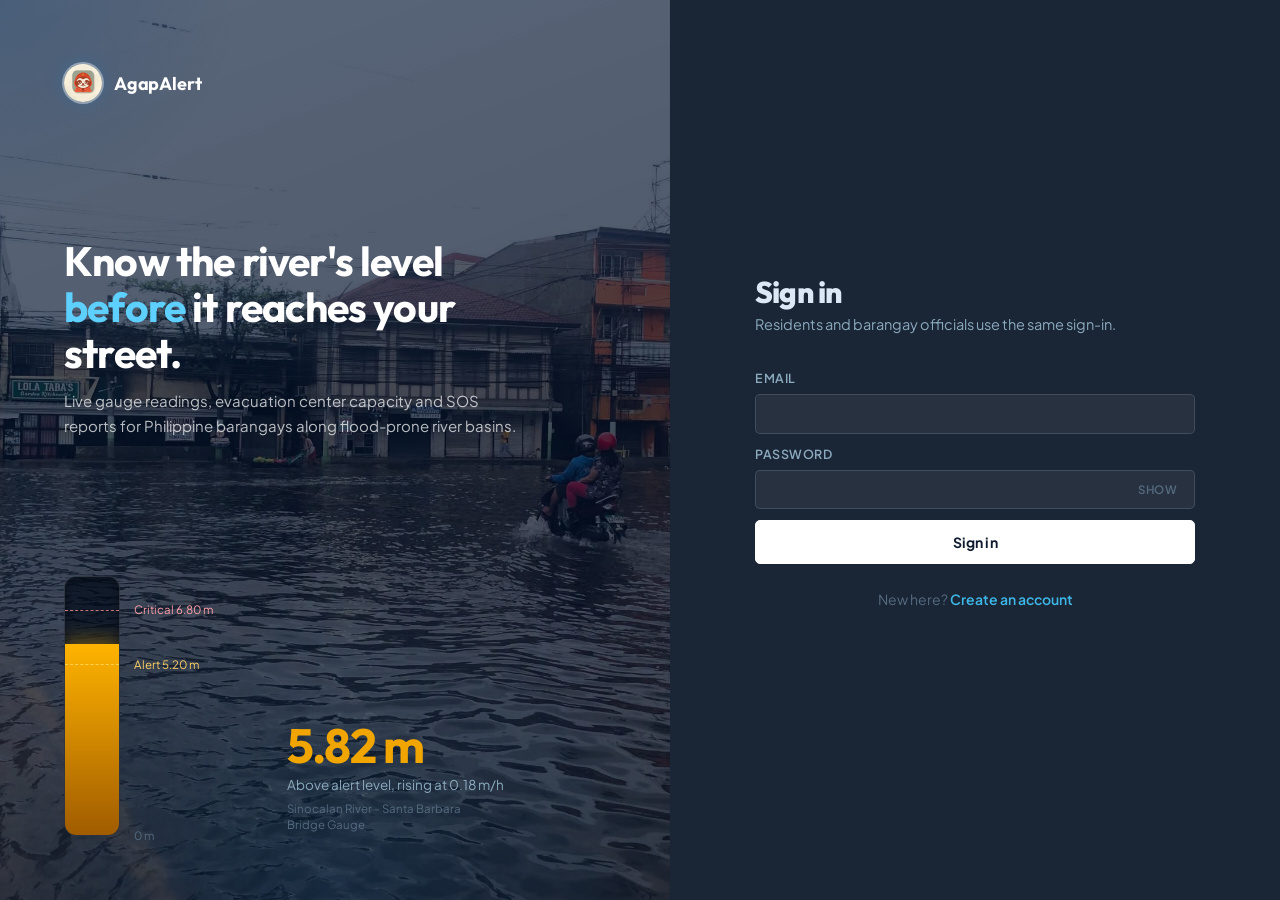
==== commit 87c72fde: "remove river" ====
--- a/admin.html
+++ b/admin.html
@@ -118,10 +118,6 @@
               </select>
             </div>
             <div style="flex:1;min-width:120px">
-              <label class="gen-label">Lebel ng Ilog (metro)</label>
-              <input class="gen-input" id="flood-river" type="number" step="0.01" min="0" placeholder="hal. 3.20">
-            </div>
-            <div style="flex:1;min-width:120px">
               <label class="gen-label">Hangin (km/h)</label>
               <input class="gen-input" id="flood-wind" type="number" step="0.1" min="0" placeholder="hal. 12">
             </div>
--- a/assets/css/dashboard.css
+++ b/assets/css/dashboard.css
@@ -799,9 +799,6 @@
 .leaflet-container { background: #1a2535; }
 .leaflet-tile-pane { z-index: 1; }
 
-.map svg.m { width: 100%; height: 100%; display: block; }
-.pin { cursor: pointer; }
-
 .tag {
   position: absolute;
   left: 12px;
@@ -874,48 +871,6 @@
 
 .zm button:first-child { border-top: 0; }
 .zm button:hover { background: var(--s2); color: var(--ink); }
-
-.scale {
-  position: absolute;
-  right: 62px;
-  bottom: 16px;
-  font-size: 11px;
-  color: var(--mute);
-  display: flex;
-  flex-direction: column;
-  align-items: flex-end;
-  gap: 3px;
-}
-
-.scale i {
-  display: block;
-  height: 5px;
-  border: 1.5px solid var(--mute);
-  border-top: 0;
-  opacity: 0.7;
-}
-
-.call {
-  position: absolute;
-  left: 12px;
-  bottom: 12px;
-  width: min(340px, calc(100% - 70px));
-  background: var(--s1);
-  border: 1px solid var(--line2);
-  border-radius: var(--r);
-  padding: 14px 16px;
-  box-shadow: var(--sh-lg);
-}
-
-.call b {
-  display: block;
-  font-size: 15px;
-  font-weight: 700;
-  line-height: 1.3;
-  color: var(--ink);
-}
-
-.call .r { display: flex; gap: 8px; margin-top: 12px; }
 
 /* ── Hydrograph ──────────────────────────────────────────────────────────────── */
 .read {
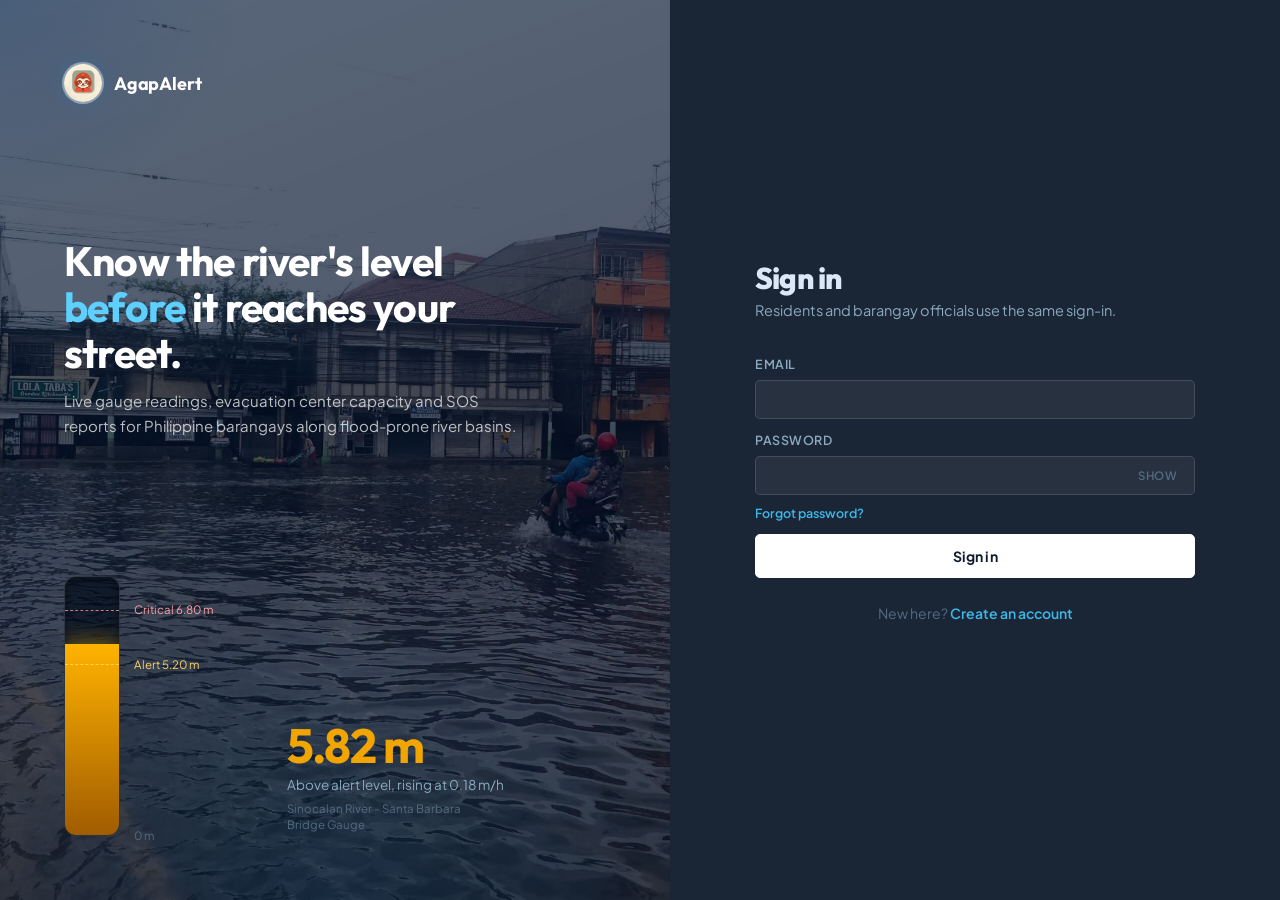
==== commit 733fe3f5: "Fixing the bug and etc" ====
--- a/admin.html
+++ b/admin.html
@@ -2,7 +2,7 @@
 <html lang="fil" data-theme="dark">
 <head>
   <meta charset="utf-8">
-  <meta name="viewport" content="width=device-width, initial-scale=1">
+  <meta name="viewport" content="width=device-width, initial-scale=1, viewport-fit=cover">
   <title>Panel ng Admin | AgapAlert</title>
   <link rel="icon" href="assets/img/favicon.png">
   <link rel="preconnect" href="https://fonts.googleapis.com">
@@ -21,40 +21,41 @@
 
 <div class="admin-wrap">
 
-  <header class="admin-bar">
-    <div class="brand">
-      <img src="assets/img/logo.png" alt="">
-      AgapAlert <span style="font-weight:400;color:var(--mute);margin-left:0.4rem">/ Admin</span>
-    </div>
-    <div class="admin-bar-right">
-      <span id="admin-name" class="bar-name"></span>
-
-      <button id="theme-btn" class="admin-bar-btn" aria-label="Toggle light/dark mode">
-        <svg id="theme-icon" width="15" height="15" viewBox="0 0 24 24" fill="none" stroke="currentColor" stroke-width="2" stroke-linecap="round" stroke-linejoin="round">
-          <path d="M21 12.79A9 9 0 1 1 11.21 3 7 7 0 0 0 21 12.79z"/>
-        </svg>
-      </button>
-
-      <div style="position:relative">
-        <button id="settings-btn" class="admin-bar-btn" aria-label="Settings" aria-expanded="false" aria-haspopup="true">
-          <svg width="15" height="15" viewBox="0 0 24 24" fill="none" stroke="currentColor" stroke-width="2" stroke-linecap="round" stroke-linejoin="round">
-            <circle cx="12" cy="12" r="3"/>
-            <path d="M19.4 15a1.65 1.65 0 0 0 .33 1.82l.06.06a2 2 0 0 1-2.83 2.83l-.06-.06a1.65 1.65 0 0 0-1.82-.33 1.65 1.65 0 0 0-1 1.51V21a2 2 0 0 1-4 0v-.09A1.65 1.65 0 0 0 9 19.4a1.65 1.65 0 0 0-1.82.33l-.06.06a2 2 0 0 1-2.83-2.83l.06-.06A1.65 1.65 0 0 0 4.68 15a1.65 1.65 0 0 0-1.51-1H3a2 2 0 0 1 0-4h.09A1.65 1.65 0 0 0 4.6 9a1.65 1.65 0 0 0-.33-1.82l-.06-.06a2 2 0 0 1 2.83-2.83l.06.06A1.65 1.65 0 0 0 9 4.68a1.65 1.65 0 0 0 1-1.51V3a2 2 0 0 1 4 0v.09a1.65 1.65 0 0 0 1 1.51 1.65 1.65 0 0 0 1.82-.33l.06-.06a2 2 0 0 1 2.83 2.83l-.06.06A1.65 1.65 0 0 0 19.4 9a1.65 1.65 0 0 0 1.51 1H21a2 2 0 0 1 0 4h-.09a1.65 1.65 0 0 0-1.51 1z"/>
+  <header class="hd">
+    <div class="hi">
+      <a class="brand" href="index.html">
+        <img src="assets/img/logo.png" alt="">
+        AGAP Alert
+      </a>
+
+      <nav class="tabs" id="main-tabs" aria-label="Main"></nav>
+
+      <div class="hr">
+        <div class="user-chip">
+          <span class="name" id="admin-name"></span>
+        </div>
+        <button class="theme-btn" id="theme-btn" type="button" aria-label="Toggle light/dark mode">
+          <svg id="theme-icon" width="16" height="16" viewBox="0 0 24 24" fill="none" stroke="currentColor" stroke-width="2" stroke-linecap="round" stroke-linejoin="round">
+            <path d="M21 12.79A9 9 0 1 1 11.21 3 7 7 0 0 0 21 12.79z"/>
           </svg>
         </button>
-        <div id="settings-dropdown" style="display:none;position:absolute;top:calc(100% + 8px);right:0;min-width:155px;background:var(--s1);border:1px solid var(--line2);border-radius:var(--r-s);overflow:hidden;box-shadow:var(--sh-md);z-index:200">
-          <a href="profile.html" class="admin-dropdown-item">
-            <svg width="14" height="14" viewBox="0 0 24 24" fill="none" stroke="currentColor" stroke-width="2" stroke-linecap="round" stroke-linejoin="round"><path d="M20 21v-2a4 4 0 0 0-4-4H8a4 4 0 0 0-4 4v2"/><circle cx="12" cy="7" r="4"/></svg>
-            Profile
-          </a>
-          <a href="index.html" class="admin-dropdown-item">
-            <svg width="14" height="14" viewBox="0 0 24 24" fill="none" stroke="currentColor" stroke-width="2" stroke-linecap="round" stroke-linejoin="round"><path d="M3 9l9-7 9 7v11a2 2 0 0 1-2 2H5a2 2 0 0 1-2-2z"/><polyline points="9 22 9 12 15 12 15 22"/></svg>
-            Dashboard
-          </a>
-          <button id="signout-btn" class="admin-dropdown-item admin-dropdown-item-danger">
-            <svg width="14" height="14" viewBox="0 0 24 24" fill="none" stroke="currentColor" stroke-width="2" stroke-linecap="round" stroke-linejoin="round"><path d="M9 21H5a2 2 0 0 1-2-2V5a2 2 0 0 1 2-2h4"/><polyline points="16 17 21 12 16 7"/><line x1="21" y1="12" x2="9" y2="12"/></svg>
-            Mag-sign out
+        <div class="settings-menu" id="settings-menu">
+          <button class="settings-btn" id="settings-btn" aria-label="Settings" aria-expanded="false" aria-haspopup="true">
+            <svg width="16" height="16" viewBox="0 0 24 24" fill="none" stroke="currentColor" stroke-width="2" stroke-linecap="round" stroke-linejoin="round">
+              <circle cx="12" cy="12" r="3"/>
+              <path d="M19.4 15a1.65 1.65 0 0 0 .33 1.82l.06.06a2 2 0 0 1-2.83 2.83l-.06-.06a1.65 1.65 0 0 0-1.82-.33 1.65 1.65 0 0 0-1 1.51V21a2 2 0 0 1-4 0v-.09A1.65 1.65 0 0 0 9 19.4a1.65 1.65 0 0 0-1.82.33l-.06.06a2 2 0 0 1-2.83-2.83l.06-.06A1.65 1.65 0 0 0 4.68 15a1.65 1.65 0 0 0-1.51-1H3a2 2 0 0 1 0-4h.09A1.65 1.65 0 0 0 4.6 9a1.65 1.65 0 0 0-.33-1.82l-.06-.06a2 2 0 0 1 2.83-2.83l.06.06A1.65 1.65 0 0 0 9 4.68a1.65 1.65 0 0 0 1-1.51V3a2 2 0 0 1 4 0v.09a1.65 1.65 0 0 0 1 1.51 1.65 1.65 0 0 0 1.82-.33l.06-.06a2 2 0 0 1 2.83 2.83l-.06.06A1.65 1.65 0 0 0 19.4 9a1.65 1.65 0 0 0 1.51 1H21a2 2 0 0 1 0 4h-.09a1.65 1.65 0 0 0-1.51 1z"/>
+            </svg>
           </button>
+          <div class="settings-dropdown" id="settings-dropdown">
+            <a class="settings-item" href="profile.html">
+              <svg width="14" height="14" viewBox="0 0 24 24" fill="none" stroke="currentColor" stroke-width="2" stroke-linecap="round" stroke-linejoin="round"><path d="M20 21v-2a4 4 0 0 0-4-4H8a4 4 0 0 0-4 4v2"/><circle cx="12" cy="7" r="4"/></svg>
+              Profile
+            </a>
+            <button class="settings-item settings-item-danger" id="signout-btn" type="button">
+              <svg width="14" height="14" viewBox="0 0 24 24" fill="none" stroke="currentColor" stroke-width="2" stroke-linecap="round" stroke-linejoin="round"><path d="M9 21H5a2 2 0 0 1-2-2V5a2 2 0 0 1 2-2h4"/><polyline points="16 17 21 12 16 7"/><line x1="21" y1="12" x2="9" y2="12"/></svg>
+              Sign out
+            </button>
+          </div>
         </div>
       </div>
     </div>
@@ -132,7 +133,7 @@
           </div>
           <button class="gen-btn" id="flood-btn" style="align-self:flex-start">I-update ang Antas</button>
           <p style="font-size:12px;color:var(--dim);margin:0">
-            I-update ito kada oras o tuwing may pagbabago sa lebel ng ilog. Ang mga residente ay makakakita ng bagong antas sa loob ng 2 minuto.
+            I-update ito kada oras o tuwing may pagbabago sa lebel ng ilog. Ang mga residente ay makakakita ng bagong antas sa loob ng ~1 minuto; SMS kung naka-enable sa config.
           </p>
         </div>
         <div id="flood-history" style="padding:0 1.4rem 1.4rem"></div>
@@ -197,6 +198,8 @@
     </div>
 
   </main>
+
+  <nav id="bn" aria-label="Main"></nav>
 </div>
 
 <div class="toast-bar" id="toast"></div>
--- a/assets/css/dashboard.css
+++ b/assets/css/dashboard.css
@@ -234,6 +234,8 @@
   min-height: 62px;
 }
 
+.hi > * { min-width: 0; }
+
 .brand {
   display: flex;
   align-items: center;
@@ -257,6 +259,7 @@
   display: flex;
   gap: 4px;
   flex: 1;
+  min-width: 0;
 }
 
 .tabs button {
@@ -575,6 +578,7 @@
   background: var(--b);
   color: var(--o);
   border-bottom: 1px solid rgba(255,255,255,0.06);
+  min-height: 48px;
 }
 
 .band[data-l="1"] { --b: #2a1e00; --o: #ffd066; }
@@ -697,12 +701,6 @@
 @keyframes skeleton-pulse {
   0%   { background-position: 200% 0; }
   100% { background-position: -200% 0; }
-}
-}
-  font-family: "IBM Plex Mono", monospace;
-  font-weight: 600;
-  letter-spacing: -0.02em;
-  margin-bottom: 1px;
 }
 
 .old { opacity: 0.5; }
@@ -1281,7 +1279,7 @@
   .cols { grid-template-columns: 1fr; gap: 28px; }
 }
 
-@media (max-width: 899px) {
+@media (max-width: 1024px) {
   body {
     padding-bottom: calc(76px + env(safe-area-inset-bottom, 0px));
   }
@@ -1404,6 +1402,38 @@
   .toast { left: 16px; bottom: 90px; }
 }
 
+@media (max-width: 640px) {
+  .pg { padding: 18px 14px 88px; }
+  .hi { padding: 0 14px; }
+  .brand { font-size: 16px; }
+  .brand img { width: 30px; height: 30px; }
+  .theme-btn { width: 38px; height: 38px; }
+
+  .ph { margin-bottom: 20px; gap: 14px; }
+  .ph h1 { font-size: 23px; }
+  .ph p { font-size: 13.5px; }
+  .facts { width: 100%; }
+  .facts div { flex: 1 1 88px; min-width: 0; }
+
+  .band .bi { padding-top: 14px; padding-bottom: 14px; }
+  .band h2 { font-size: 17px; }
+  .map { height: clamp(320px, 58dvh, 440px); }
+  .tag { max-width: calc(100% - 24px); white-space: nowrap; overflow: hidden; text-overflow: ellipsis; }
+  .lyr { position: static; max-width: none; justify-content: flex-start; padding: 10px 0 0; }
+  .zm { bottom: 10px; right: 10px; }
+  .zm button { width: 36px; height: 36px; }
+
+  .read { font-size: 42px; }
+  .read small { font-size: 18px; }
+  .sh, .in { grid-template-columns: 1fr; gap: 8px; }
+  .sh > *, .in > * { grid-column: auto !important; order: initial !important; }
+  .led .r { padding: 14px 0; }
+  .ops { justify-content: flex-start; }
+  .tel { font-size: 20px; }
+  .rw { align-items: flex-start; flex-direction: column; gap: 4px; }
+  .toast { right: 14px; left: 14px; max-width: none; }
+}
+
 @media (prefers-reduced-motion: reduce) {
   *, *::before, *::after {
     transition: none !important;
--- a/assets/css/admin.css
+++ b/assets/css/admin.css
@@ -9,7 +9,36 @@
   font-family: "IBM Plex Sans", system-ui, sans-serif;
 }
 
-/* ── Top bar ─────────────────────────────────────────────────────────────────── */
+/* Main nav links (admin header uses dashboard .tabs) */
+.admin-wrap .tabs a {
+  height: 62px;
+  display: inline-flex;
+  align-items: center;
+  gap: 7px;
+  color: var(--mute);
+  font-weight: 500;
+  font-size: 14px;
+  border-bottom: 2px solid transparent;
+  white-space: nowrap;
+  margin-bottom: -1px;
+  padding: 0 12px;
+  border-radius: var(--r-s) var(--r-s) 0 0;
+  transition: color 0.15s, background 0.15s;
+  text-decoration: none;
+}
+
+.admin-wrap .tabs a:hover {
+  color: var(--ink);
+  background: var(--line);
+}
+
+.admin-wrap .tabs button[disabled],
+.admin-wrap .tabs button[aria-current="page"]:disabled {
+  cursor: default;
+  background: none;
+}
+
+/* ── Top bar (legacy) ────────────────────────────────────────────────────────── */
 .admin-bar {
   display: flex;
   align-items: center;
@@ -397,3 +426,86 @@
   padding-right: 2rem;
   cursor: pointer;
 }
+
+@media (max-width: 1024px) {
+  /* Keep the main navigation visible in the admin panel, matching the
+     compact horizontal tab bar used in the supplied layout. */
+  .admin-wrap .hd {
+    background: #050d1a;
+    border-bottom-color: rgba(255,255,255,0.07);
+  }
+
+  .admin-wrap .hi {
+    min-height: 50px;
+    padding: 0 14px;
+    gap: 0;
+    overflow-x: auto;
+    scrollbar-width: none;
+  }
+
+  .admin-wrap .hi::-webkit-scrollbar { display: none; }
+  .admin-wrap .brand,
+  .admin-wrap .hr { display: none; }
+
+  .admin-wrap .tabs {
+    display: flex !important;
+    flex: 0 0 auto;
+    gap: 0;
+  }
+
+  .admin-wrap .tabs a,
+  .admin-wrap .tabs button {
+    height: 50px;
+    padding: 0 11px;
+    border-radius: 0;
+    font-size: 13.5px;
+  }
+
+  .admin-wrap .tabs button[aria-current="page"] {
+    color: var(--ac);
+    border-bottom-color: var(--ac);
+    font-weight: 600;
+  }
+
+  .admin-wrap #bn {
+    grid-template-columns: repeat(5, 1fr);
+  }
+
+  .admin-wrap #bn button {
+    font-size: 10px;
+    padding: 6px 2px;
+  }
+}
+
+@media (max-width: 640px) {
+  .admin-main {
+    padding: 1.25rem 1rem calc(5.5rem + env(safe-area-inset-bottom, 0px));
+    gap: 1.25rem;
+  }
+
+  .admin-tabs {
+    overflow-x: auto;
+    scrollbar-width: none;
+    -webkit-overflow-scrolling: touch;
+  }
+  .admin-tabs::-webkit-scrollbar { display: none; }
+  .admin-tab { flex: 0 0 auto; padding: 0.7rem 1rem; }
+
+  .admin-section-head { align-items: flex-start; flex-direction: column; padding: 1rem; }
+  .gen-form { padding: 1rem; }
+  .gen-form > *, .gen-form .field { min-width: 100% !important; }
+  .gen-btn { width: 100%; min-height: 44px; }
+
+  #panel-codes .admin-section { overflow: visible; }
+  #panel-codes .code-table { display: block; overflow-x: auto; white-space: nowrap; -webkit-overflow-scrolling: touch; }
+  .code-table th, .code-table td { padding-left: 1rem; padding-right: 1rem; }
+
+  .approval-row, .officials-row { align-items: flex-start; padding: 0.9rem 1rem; }
+  .approval-row { flex-wrap: wrap; }
+  .approval-actions { width: 100%; }
+  .approval-actions button { flex: 1; min-height: 38px; }
+  .officials-row { flex-wrap: wrap; }
+  .officials-info { min-width: calc(100% - 52px); }
+  .btn-revoke { width: 100%; min-height: 38px; }
+  .toast-bar { bottom: calc(5.5rem + env(safe-area-inset-bottom, 0px)); max-width: calc(100% - 2rem); white-space: normal; text-align: center; }
+}
